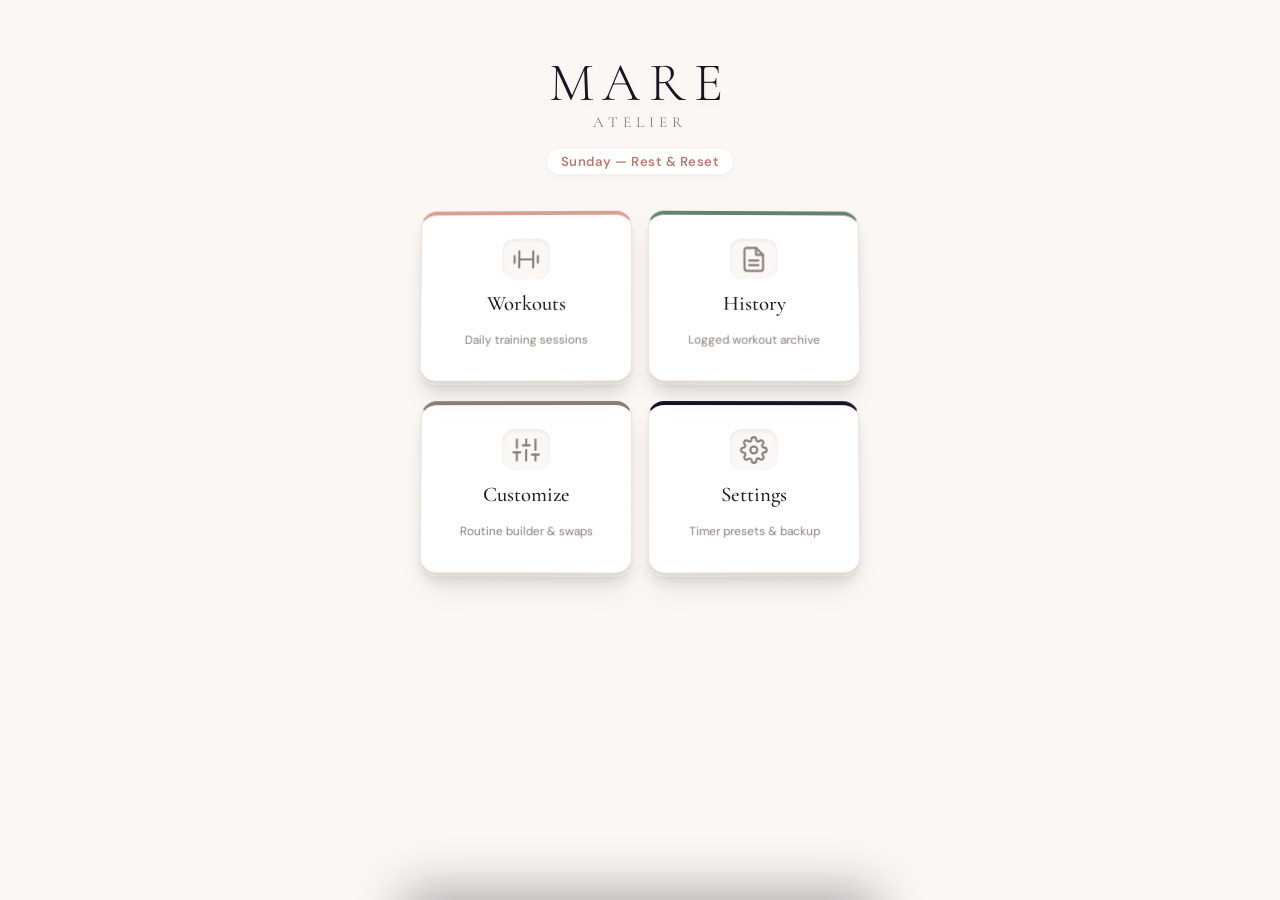
==== index.html @ d7955ba6 "feat(v9): fix menu buttons with native button elements and implement structural cardio logging on We" ====
<!DOCTYPE html>
<html lang="en">
<head>
  <meta charset="UTF-8" />
  <meta name="viewport" content="width=device-width, initial-scale=1.0, viewport-fit=cover, user-scalable=no" />
  <title>MARE Atelier</title>
  <meta name="description" content="Personal training companion" />
  <meta name="theme-color" content="#faf7f4" />
  <meta name="apple-mobile-web-app-capable" content="yes" />
  <meta name="apple-mobile-web-app-status-bar-style" content="default" />
  <meta name="apple-mobile-web-app-title" content="MARE" />
  <link rel="manifest" href="manifest.json" />
  <link rel="apple-touch-icon" href="images/icons/icon-192.png" />
  <link rel="preconnect" href="https://fonts.googleapis.com" />
  <link rel="preconnect" href="https://fonts.gstatic.com" crossorigin />
  <link href="https://fonts.googleapis.com/css2?family=Cormorant+Garamond:ital,wght@0,300;0,400;0,500;0,600;1,300;1,400&family=DM+Sans:ital,wght@0,300;0,400;0,500;0,600;1,400&display=swap" rel="stylesheet" />
  <link rel="stylesheet" href="css/app.css?v=9" />
  <link rel="stylesheet" href="css/transitions.css?v=9" />
  <script>
    window.MareApp = window.MareApp || {
      _queued: null,
      navigateTo: function(v, el) { this._queued = { view: v, el: el }; },
      goHome: function() { this._queued = { view: 'home', el: null }; }
    };
    if ('serviceWorker' in navigator) {
      navigator.serviceWorker.addEventListener('controllerchange', function() {
        window.location.reload();
      });
    }
  </script>
</head>
<body>

  <!-- ═══════════════════ HOME VIEW ═══════════════════ -->
  <section class="view-container view-active" id="view-home">
    <header class="home-header">
      <h1 class="masthead">MARE</h1>
      <p class="masthead-sub">Atelier</p>
      <p class="today-label" id="home-today-label">Today's Training</p>
    </header>

    <div class="home-cards">
      <button class="home-card card-workouts" type="button" data-view="workouts" onclick="window.MareApp && window.MareApp.navigateTo('workouts', this)">
        <div class="card-icon">
          <svg width="28" height="28" viewBox="0 0 24 24" fill="none" stroke="currentColor" stroke-width="1.8" stroke-linecap="round" stroke-linejoin="round">
            <path d="M6 5v14M18 5v14M2 9v6M22 9v6M6 12h12"/>
          </svg>
        </div>
        <h2 class="card-title">Workouts</h2>
        <p class="card-subtitle">Daily training sessions</p>
      </button>

      <button class="home-card card-log" type="button" data-view="log" onclick="window.MareApp && window.MareApp.navigateTo('log', this)">
        <div class="card-icon">
          <svg width="28" height="28" viewBox="0 0 24 24" fill="none" stroke="currentColor" stroke-width="1.8" stroke-linecap="round" stroke-linejoin="round">
            <path d="M14 2H6a2 2 0 0 0-2 2v16a2 2 0 0 0 2 2h12a2 2 0 0 0 2-2V8z"/>
            <polyline points="14 2 14 8 20 8"/>
            <line x1="16" y1="13" x2="8" y2="13"/>
            <line x1="16" y1="17" x2="8" y2="17"/>
          </svg>
        </div>
        <h2 class="card-title">History</h2>
        <p class="card-subtitle">Logged workout archive</p>
      </button>

      <button class="home-card card-customize" type="button" data-view="customize" onclick="window.MareApp && window.MareApp.navigateTo('customize', this)">
        <div class="card-icon">
          <svg width="28" height="28" viewBox="0 0 24 24" fill="none" stroke="currentColor" stroke-width="1.8" stroke-linecap="round" stroke-linejoin="round">
            <line x1="4" y1="21" x2="4" y2="14"/>
            <line x1="4" y1="10" x2="4" y2="3"/>
            <line x1="12" y1="21" x2="12" y2="12"/>
            <line x1="12" y1="8" x2="12" y2="3"/>
            <line x1="20" y1="21" x2="20" y2="16"/>
            <line x1="20" y1="12" x2="20" y2="3"/>
            <line x1="1" y1="14" x2="7" y2="14"/>
            <line x1="9" y1="8" x2="15" y2="8"/>
            <line x1="17" y1="16" x2="23" y2="16"/>
          </svg>
        </div>
        <h2 class="card-title">Customize</h2>
        <p class="card-subtitle">Routine builder & swaps</p>
      </button>

      <button class="home-card card-settings" type="button" data-view="settings" onclick="window.MareApp && window.MareApp.navigateTo('settings', this)">
        <div class="card-icon">
          <svg width="28" height="28" viewBox="0 0 24 24" fill="none" stroke="currentColor" stroke-width="1.8" stroke-linecap="round" stroke-linejoin="round">
            <circle cx="12" cy="12" r="3"/>
            <path d="M19.4 15a1.65 1.65 0 0 0 .33 1.82l.06.06a2 2 0 0 1 0 2.83 2 2 0 0 1-2.83 0l-.06-.06a1.65 1.65 0 0 0-1.82-.33 1.65 1.65 0 0 0-1 1.51V21a2 2 0 0 1-2 2 2 2 0 0 1-2-2v-.09A1.65 1.65 0 0 0 9 19.4a1.65 1.65 0 0 0-1.82.33l-.06.06a2 2 0 0 1-2.83 0 2 2 0 0 1 0-2.83l.06-.06a1.65 1.65 0 0 0 .33-1.82 1.65 1.65 0 0 0-1.51-1H3a2 2 0 0 1-2-2 2 2 0 0 1 2-2h.09A1.65 1.65 0 0 0 4.6 9a1.65 1.65 0 0 0-.33-1.82l-.06-.06a2 2 0 0 1 0-2.83 2 2 0 0 1 2.83 0l.06.06a1.65 1.65 0 0 0 1.82.33H9a1.65 1.65 0 0 0 1-1.51V3a2 2 0 0 1 2-2 2 2 0 0 1 2 2v.09a1.65 1.65 0 0 0 1 1.51 1.65 1.65 0 0 0 1.82-.33l.06-.06a2 2 0 0 1 2.83 0 2 2 0 0 1 0 2.83l-.06.06a1.65 1.65 0 0 0-.33 1.82V9a1.65 1.65 0 0 0 1.51 1H21a2 2 0 0 1 2 2 2 2 0 0 1-2 2h-.09a1.65 1.65 0 0 0-1.51 1z"/>
          </svg>
        </div>
        <h2 class="card-title">Settings</h2>
        <p class="card-subtitle">Timer presets & backup</p>
      </button>
    </div>
  </section>

  <!-- ═══════════════════ WORKOUTS VIEW ═══════════════════ -->
  <section class="view-container" id="view-workouts">
    <header class="view-header">
      <button class="back-btn" aria-label="Back to home">
        <svg width="18" height="18" viewBox="0 0 24 24" fill="none" stroke="currentColor" stroke-width="2" stroke-linecap="round" stroke-linejoin="round">
          <line x1="19" y1="12" x2="5" y2="12"/>
          <polyline points="12 19 5 12 12 5"/>
        </svg>
        <span>Home</span>
      </button>
      <h1 class="view-title">Workouts</h1>
    </header>

    <div class="volume-toggle">
      <button class="vol-btn active" data-volume="vol1">Volume I</button>
      <button class="vol-btn" data-volume="vol2">Volume II</button>
      <button class="vol-btn" data-volume="custom">Custom</button>
    </div>

    <!-- 7-day selector -->
    <div class="weekday-track" id="workout-weekday-track">
      <button class="day-chip" data-day="mon">Mon</button>
      <button class="day-chip" data-day="tue">Tue</button>
      <button class="day-chip" data-day="wed">Wed</button>
      <button class="day-chip" data-day="thu">Thu</button>
      <button class="day-chip" data-day="fri">Fri</button>
      <button class="day-chip" data-day="sat">Sat</button>
      <button class="day-chip" data-day="sun">Sun</button>
    </div>

    <div class="workout-day-header">
      <h2 class="workout-day-title" id="workout-day-title"></h2>
      <p class="workout-day-focus" id="workout-day-focus"></p>
    </div>

    <div class="exercise-list-container" id="exercise-list"></div>
  </section>

  <!-- ═══════════════════ HISTORY VIEW ═══════════════════ -->
  <section class="view-container" id="view-log">
    <header class="view-header">
      <button class="back-btn" aria-label="Back to home">
        <svg width="18" height="18" viewBox="0 0 24 24" fill="none" stroke="currentColor" stroke-width="2" stroke-linecap="round" stroke-linejoin="round">
          <line x1="19" y1="12" x2="5" y2="12"/>
          <polyline points="12 19 5 12 12 5"/>
        </svg>
        <span>Home</span>
      </button>
      <h1 class="view-title">History</h1>
    </header>
    <div id="log-content" class="view-body"></div>
  </section>

  <!-- ═══════════════════ CUSTOMIZE VIEW ═══════════════════ -->
  <section class="view-container" id="view-customize">
    <header class="view-header">
      <button class="back-btn" aria-label="Back to home">
        <svg width="18" height="18" viewBox="0 0 24 24" fill="none" stroke="currentColor" stroke-width="2" stroke-linecap="round" stroke-linejoin="round">
          <line x1="19" y1="12" x2="5" y2="12"/>
          <polyline points="12 19 5 12 12 5"/>
        </svg>
        <span>Home</span>
      </button>
      <h1 class="view-title">Customize</h1>
    </header>
    <div id="customize-content" class="view-body"></div>
  </section>

  <!-- ═══════════════════ SETTINGS VIEW ═══════════════════ -->
  <section class="view-container" id="view-settings">
    <header class="view-header">
      <button class="back-btn" aria-label="Back to home">
        <svg width="18" height="18" viewBox="0 0 24 24" fill="none" stroke="currentColor" stroke-width="2" stroke-linecap="round" stroke-linejoin="round">
          <line x1="19" y1="12" x2="5" y2="12"/>
          <polyline points="12 19 5 12 12 5"/>
        </svg>
        <span>Home</span>
      </button>
      <h1 class="view-title">Settings</h1>
    </header>
    <div id="settings-content" class="view-body"></div>
  </section>

  <!-- ═══════════════════ SOLID DETAIL MODAL (IPHONE 13 MINI OPTIMIZED) ═══════════════════ -->
  <div class="detail-sheet-backdrop" id="detail-backdrop"></div>
  <div class="detail-sheet" id="detail-sheet">
    <div class="drag-handle" id="detail-drag-handle"></div>
    <div class="detail-modal-body" id="detail-modal-content"></div>
  </div>

  <!-- Scripts -->
  <script src="js/data.js?v=9"></script>
  <script src="js/editor.js?v=9"></script>
  <script src="js/timer.js?v=9"></script>
  <script src="js/tracker.js?v=9"></script>
  <script src="js/app.js?v=9"></script>
</body>
</html>
---- css/app.css ----
/* ═══════════════════════════════════════════════════════════
   MARE Atelier — Physical Matte Neomorphism Design System
   ═══════════════════════════════════════════════════════════ */

:root {
  --cream: #faf7f4;
  --warm-white: #ffffff;
  --twilight: #161322;
  --blush: #d89f95;
  --blush-deep: #b87c72;
  --blush-soft: #f7ece9;
  --sage: #67826a;
  --sage-deep: #4f6852;
  --sage-soft: #eaf0eb;
  --stone: #8a7e78;
  --stone-light: #beb4ad;
  --border: #ebe2db;
  --border-dark: #d5c8be;
  --danger: #c47268;
  
  --font-serif: 'Cormorant Garamond', Georgia, serif;
  --font-sans: 'DM Sans', -apple-system, sans-serif;

  /* Physical Matte Elevation Shadows */
  --shadow-plate: 0 14px 28px -4px rgba(22, 19, 34, 0.08), 0 6px 12px -2px rgba(22, 19, 34, 0.04), inset 0 1px 0 rgba(255, 255, 255, 0.95);
  --shadow-plate-active: 0 4px 10px rgba(22, 19, 34, 0.05), inset 0 1px 0 rgba(255, 255, 255, 0.8);
  --shadow-float: 0 20px 40px -8px rgba(22, 19, 34, 0.12), 0 8px 16px -4px rgba(22, 19, 34, 0.06);
  --shadow-key: 0 4px 0 #cfc3b8, 0 6px 12px rgba(22, 19, 34, 0.08);
  --shadow-key-pressed: 0 1px 0 #cfc3b8, inset 0 2px 4px rgba(22, 19, 34, 0.1);
  --shadow-key-checked: 0 4px 0 var(--sage-deep), 0 6px 14px rgba(103, 130, 106, 0.3);
  --shadow-key-checked-pressed: 0 1px 0 var(--sage-deep), inset 0 2px 4px rgba(0, 0, 0, 0.15);
}

*, *::before, *::after {
  box-sizing: border-box;
  -webkit-tap-highlight-color: transparent;
}

body {
  margin: 0;
  padding: 0;
  background-color: var(--cream);
  color: var(--twilight);
  font-family: var(--font-sans);
  -webkit-font-smoothing: antialiased;
  padding-bottom: env(safe-area-inset-bottom, 20px);
  overflow-x: hidden;
}

::selection {
  background-color: var(--blush-soft);
}

h1, h2, h3 {
  font-family: var(--font-serif);
  margin: 0;
}

button {
  font-family: var(--font-sans);
  cursor: pointer;
}

input {
  font-family: var(--font-sans);
}

.hidden {
  display: none !important;
}

/* ── View System ── */
.view-container {
  display: none;
  max-width: 480px;
  margin: 0 auto;
  padding: 0 16px 32px;
  min-height: 100vh;
}

.view-container.view-active {
  display: block;
}

/* ── View Header ── */
.view-header {
  display: flex;
  align-items: center;
  gap: 12px;
  padding: 16px 0 20px;
  position: sticky;
  top: 0;
  background: var(--cream);
  z-index: 50;
}

.back-btn {
  background: var(--warm-white);
  border: 1px solid var(--border);
  box-shadow: 0 2px 6px rgba(22, 19, 34, 0.04);
  font-size: 0.88rem;
  color: var(--blush-deep);
  font-weight: 500;
  padding: 8px 14px;
  min-height: 42px;
  border-radius: 21px;
  display: flex;
  align-items: center;
  gap: 6px;
  transition: transform 0.1s ease, box-shadow 0.1s ease;
}

.back-btn:active {
  transform: scale(0.96);
  box-shadow: none;
}

.view-title {
  font-size: 1.5rem;
  font-weight: 400;
  letter-spacing: -0.3px;
}

.view-body {
  padding-bottom: 40px;
}

/* ═══════════════ HOME HUB ═══════════════ */
#view-home {
  padding-top: 0;
}

.home-header {
  text-align: center;
  padding: 56px 0 28px;
}

.masthead {
  font-family: var(--font-serif);
  font-size: 3.4rem;
  font-weight: 300;
  letter-spacing: 0.16em;
  color: var(--twilight);
  line-height: 1;
  margin-bottom: 3px;
  text-shadow: 0 2px 8px rgba(22, 19, 34, 0.05);
}

.masthead-sub {
  font-family: var(--font-serif);
  font-size: 0.95rem;
  font-weight: 400;
  color: var(--stone);
  letter-spacing: 0.32em;
  text-transform: uppercase;
  margin: 0 0 18px;
}

.today-label {
  font-size: 0.82rem;
  color: var(--blush-deep);
  font-weight: 600;
  letter-spacing: 0.5px;
  margin: 0;
  display: inline-block;
  padding: 4px 14px;
  background: var(--warm-white);
  border-radius: 99px;
  box-shadow: 0 2px 8px rgba(22, 19, 34, 0.04);
}

.home-cards {
  display: grid;
  grid-template-columns: 1fr 1fr;
  gap: 16px;
  padding: 8px 4px 20px;
  perspective: 1200px;
  -webkit-perspective: 1200px;
}

@media (max-width: 340px) {
  .home-cards { grid-template-columns: 1fr; }
}

.home-card {
  background: var(--warm-white);
  height: 175px;
  border-radius: 16px;
  padding: 24px 16px;
  display: flex;
  flex-direction: column;
  justify-content: center;
  align-items: center;
  text-align: center;
  cursor: pointer;
  border: 1px solid var(--border);
  box-shadow: 
    inset 0 1.5px 0 rgba(255, 255, 255, 1),
    inset 0 -3px 0 #e2dad2,
    0 2px 4px rgba(22, 19, 34, 0.04),
    0 8px 16px -2px rgba(22, 19, 34, 0.09),
    0 18px 28px -6px rgba(22, 19, 34, 0.07);
  transform: rotateX(4deg) translateY(0);
  transition: transform 0.22s cubic-bezier(0.2, 0.9, 0.3, 1), box-shadow 0.22s ease;
  position: relative;
  overflow: hidden;
  touch-action: manipulation;
  -webkit-touch-callout: none;
  -webkit-user-select: none;
  user-select: none;
  opacity: 1;
  outline: none;
  font-family: inherit;
  -webkit-appearance: none;
  appearance: none;
  width: 100%;
}

.home-card * {
  pointer-events: none;
}

.home-card:active {
  transform: rotateX(1.5deg) translateY(3px) scale(0.97) !important;
  box-shadow: 
    inset 0 1px 0 rgba(255, 255, 255, 0.8),
    inset 0 -1px 0 #ded6ce,
    0 3px 8px rgba(22, 19, 34, 0.06) !important;
}

.card-icon {
  font-size: 1.6rem;
  color: var(--stone);
  margin-bottom: 12px;
  display: flex;
  align-items: center;
  justify-content: center;
  width: 48px;
  height: 48px;
  border-radius: 12px;
  background: var(--cream);
  box-shadow: inset 0 2px 4px rgba(22, 19, 34, 0.06), 0 1px 0 rgba(255, 255, 255, 0.9);
}

.card-title {
  font-family: var(--font-serif);
  font-size: 1.3rem;
  font-weight: 500;
  margin-bottom: 4px;
  color: var(--twilight);
}

.card-subtitle {
  color: var(--stone);
  font-size: 0.74rem;
  font-weight: 400;
}

/* Physical Stacking Order & Directional Angular Tilt */
.card-workouts {
  z-index: 4;
  border-top: 4px solid var(--blush);
  transform: rotateX(4deg) rotateY(-1.2deg);
}

.card-log {
  z-index: 3;
  border-top: 4px solid var(--sage);
  transform: rotateX(4deg) rotateY(1.2deg);
}

.card-customize {
  z-index: 2;
  border-top: 4px solid var(--stone);
  transform: rotateX(3deg) rotateY(-1deg);
}

.card-settings {
  z-index: 1;
  border-top: 4px solid var(--twilight);
  transform: rotateX(3deg) rotateY(1deg);
}

/* ═══════════════ WORKOUTS VIEW ═══════════════ */

/* Volume Toggle */
.volume-toggle {
  display: flex;
  background: var(--cream);
  border: 1px solid var(--border);
  box-shadow: inset 0 2px 4px rgba(22, 19, 34, 0.04);
  border-radius: 26px;
  padding: 4px;
  margin-bottom: 16px;
}

.vol-btn {
  flex: 1;
  text-align: center;
  padding: 10px 8px;
  border-radius: 22px;
  border: none;
  background: transparent;
  font-size: 0.82rem;
  font-weight: 500;
  color: var(--stone);
  transition: all 0.2s cubic-bezier(0.2, 0.9, 0.3, 1);
}

.vol-btn.active {
  background: var(--warm-white);
  color: var(--twilight);
  font-weight: 600;
  box-shadow: 0 4px 10px rgba(22, 19, 34, 0.08);
}

/* 7-Day Track */
.weekday-track {
  display: flex;
  gap: 8px;
  margin-bottom: 20px;
  overflow-x: auto;
  scrollbar-width: none;
  -webkit-overflow-scrolling: touch;
  padding: 4px 2px 8px;
}

.weekday-track::-webkit-scrollbar { display: none; }

.day-chip {
  min-width: 58px;
  height: 44px;
  border: 1px solid var(--border);
  border-radius: 12px;
  background: var(--warm-white);
  box-shadow: 0 2px 6px rgba(22, 19, 34, 0.04);
  color: var(--stone);
  font-size: 0.82rem;
  font-weight: 600;
  display: flex;
  align-items: center;
  justify-content: center;
  transition: all 0.2s cubic-bezier(0.2, 0.9, 0.3, 1);
  flex-shrink: 0;
}

.day-chip.active {
  background: var(--blush);
  color: var(--warm-white);
  border-color: var(--blush);
  box-shadow: 0 6px 14px rgba(216, 159, 149, 0.35);
  transform: translateY(-2px);
}

/* Workout Day Header */
.workout-day-header {
  margin-bottom: 18px;
}

.workout-day-title {
  font-size: 1.7rem;
  font-weight: 400;
  margin-bottom: 3px;
}

.workout-day-focus {
  font-size: 0.84rem;
  color: var(--stone);
  margin: 0;
}

/* ═══════════ EXERCISE CARDS & HERO POSTURE VIEW ═══════════ */
.exercise-list-container {
  display: flex;
  flex-direction: column;
  gap: 20px;
  padding-bottom: 90px;
}

.exercise-card {
  background: var(--warm-white);
  border-radius: 16px;
  padding: 16px;
  box-shadow: var(--shadow-plate);
  border: 1px solid rgba(255, 255, 255, 0.9);
  transition: background-color 0.3s ease, transform 0.2s ease, box-shadow 0.2s ease;
}

.exercise-card.completed {
  background: var(--sage-soft);
  box-shadow: 0 10px 24px rgba(103, 130, 106, 0.12);
}

/* Enlarged Full-Width Hero Media Posture Viewport */
.ex-media-hero {
  width: 100%;
  height: 215px;
  border-radius: 12px;
  overflow: hidden;
  position: relative;
  background: #ede6df;
  margin-bottom: 14px;
  cursor: pointer;
  box-shadow: inset 0 0 0 1px rgba(22, 19, 34, 0.05);
}

.ex-media-hero img {
  width: 100%;
  height: 100%;
  object-fit: cover;
  display: block;
  transition: opacity 0.3s ease, transform 0.4s ease;
}

.ex-media-hero:active img {
  transform: scale(1.02);
}

.ex-media-hero.placeholder {
  display: flex;
  align-items: center;
  justify-content: center;
  background: var(--cream);
  color: var(--stone-light);
}

/* Skeleton Shimmer Loading Placeholder */
.skeleton-shimmer {
  background: linear-gradient(90deg, #ede6df 25%, #fbf6f2 50%, #ede6df 75%);
  background-size: 200% 100%;
  animation: skeletonShimmer 1.5s infinite ease-in-out;
}

@keyframes skeletonShimmer {
  0% { background-position: -200% 0; }
  100% { background-position: 200% 0; }
}

.img-loading {
  opacity: 0;
}

.img-loaded {
  opacity: 1;
}

/* Exercise Meta Content */
.ex-content-body {
  display: flex;
  justify-content: space-between;
  align-items: flex-start;
  gap: 12px;
  margin-bottom: 14px;
}

.ex-info-block {
  flex: 1;
  min-width: 0;
}

.ex-title-row {
  display: flex;
  align-items: center;
  gap: 8px;
  flex-wrap: wrap;
}

.ex-number-tag {
  font-size: 0.74rem;
  font-weight: 700;
  color: var(--blush-deep);
  background: var(--blush-soft);
  padding: 2px 7px;
  border-radius: 6px;
}

.ex-name {
  font-family: var(--font-sans);
  font-size: 1.05rem;
  font-weight: 600;
  color: var(--twilight);
  margin: 0;
  line-height: 1.3;
}

.ex-target {
  font-size: 0.78rem;
  color: var(--stone);
  font-weight: 400;
  margin: 3px 0 0;
}

.ex-note, .ex-personal-note {
  font-size: 0.74rem;
  color: var(--stone);
  margin: 6px 0 0;
  line-height: 1.45;
}

.ex-personal-note {
  color: var(--blush-deep);
  font-style: italic;
}

.ex-badge {
  display: inline-block;
  font-size: 0.6rem;
  font-weight: 700;
  letter-spacing: 0.8px;
  text-transform: uppercase;
  padding: 2px 7px;
  border-radius: 4px;
}

.badge-superset {
  background: var(--blush-soft);
  color: var(--blush-deep);
}

.badge-circuit {
  background: var(--sage-soft);
  color: var(--sage);
}

.ex-meta-actions {
  text-align: right;
  flex-shrink: 0;
  display: flex;
  flex-direction: column;
  align-items: flex-end;
  gap: 6px;
}

.ex-prescription {
  font-size: 0.95rem;
  font-weight: 700;
}

.ex-rep-unit {
  font-size: 0.7rem;
  color: var(--stone);
}

.ex-swap-btn {
  width: 40px;
  height: 40px;
  border-radius: 10px;
  border: 1px solid var(--border);
  background: var(--warm-white);
  box-shadow: 0 2px 6px rgba(22, 19, 34, 0.05);
  color: var(--blush-deep);
  display: flex;
  align-items: center;
  justify-content: center;
  transition: transform 0.1s ease, box-shadow 0.1s ease;
}

.ex-swap-btn:active {
  transform: scale(0.92);
  box-shadow: none;
}

/* ═══════════ SOLID MECHANICAL SET BUTTONS ═══════════ */
.ex-sets-container {
  border-top: 1px solid var(--border);
  padding-top: 12px;
}

.ex-sets-grid {
  display: flex;
  flex-direction: column;
  gap: 4px;
}

.sets-header {
  display: grid;
  grid-template-columns: 32px 1fr 1fr 48px;
  gap: 8px;
  padding: 0 0 6px;
}

.set-label-header {
  font-size: 0.65rem;
  font-weight: 700;
  letter-spacing: 1px;
  text-transform: uppercase;
  color: var(--stone);
  text-align: center;
}

.set-row {
  display: grid;
  grid-template-columns: 32px 1fr 1fr 48px;
  gap: 8px;
  align-items: center;
  padding: 6px 0;
  border-bottom: 1px solid rgba(235, 226, 219, 0.4);
}

.set-row:last-child {
  border-bottom: none;
}

.sets-header.sets-header-cardio-3,
.set-row.set-row-cardio-3 {
  grid-template-columns: 24px 1fr 1fr 1fr 42px;
  gap: 6px;
}

.sets-header.sets-header-cardio-2,
.set-row.set-row-cardio-2 {
  grid-template-columns: 24px 1.2fr 1fr 42px;
  gap: 6px;
}

.set-row.set-completed {
  opacity: 0.65;
}

.set-number {
  font-size: 0.82rem;
  font-weight: 700;
  color: var(--stone);
  text-align: center;
}

.set-input-wrap {
  position: relative;
}

.set-input {
  width: 100%;
  height: 42px;
  border: 1px solid var(--border);
  border-radius: 8px;
  background: var(--cream);
  box-shadow: inset 0 2px 4px rgba(22, 19, 34, 0.04);
  text-align: center;
  font-family: var(--font-sans);
  font-size: 1rem;
  font-weight: 600;
  color: var(--twilight);
  -moz-appearance: textfield;
  appearance: textfield;
  transition: border-color 0.15s ease, background 0.15s ease;
}

.set-input:focus {
  outline: none;
  border-color: var(--blush);
  background: var(--warm-white);
}

.set-input::-webkit-outer-spin-button,
.set-input::-webkit-inner-spin-button {
  -webkit-appearance: none;
  margin: 0;
}

.set-input::placeholder {
  color: var(--stone-light);
}

.set-input:disabled {
  background: #f0ebe6;
  opacity: 0.5;
}

/* Mechanical Keyboard Key Action */
.set-check {
  width: 44px;
  height: 42px;
  border-radius: 10px;
  border: 1px solid var(--border-dark);
  background: var(--warm-white);
  box-shadow: var(--shadow-key);
  color: var(--stone-light);
  display: flex;
  align-items: center;
  justify-content: center;
  transform: translateY(0);
  transition: transform 0.08s ease, box-shadow 0.08s ease, background-color 0.15s ease;
}

.set-check:active {
  transform: translateY(3px);
  box-shadow: var(--shadow-key-pressed);
}

.set-check.checked {
  background: var(--sage);
  border-color: var(--sage-deep);
  box-shadow: var(--shadow-key-checked);
  color: var(--warm-white);
}

.set-check.checked:active {
  transform: translateY(3px);
  box-shadow: var(--shadow-key-checked-pressed);
}

/* ═══════════ WEEKEND REST SCREEN (SAT & SUN) ═══════════ */
.weekend-rest-container {
  padding: 20px 0 60px;
}

.weekend-rest-card {
  background: var(--warm-white);
  border-radius: 20px;
  padding: 40px 24px;
  text-align: center;
  box-shadow: var(--shadow-float);
  border: 1px solid rgba(255, 255, 255, 0.9);
}

.breathing-sphere-wrap {
  position: relative;
  width: 110px;
  height: 110px;
  margin: 0 auto 28px;
}

.breathing-sphere {
  width: 100%;
  height: 100%;
  border-radius: 50%;
  background: radial-gradient(circle at 35% 35%, #faf0ed, #d89f95 65%, #b87c72 100%);
  box-shadow: 0 16px 36px rgba(216, 159, 149, 0.4);
  animation: sphereBreathe 4s infinite ease-in-out;
}

@keyframes sphereBreathe {
  0%, 100% {
    transform: scale(1) translateY(0);
    box-shadow: 0 14px 28px rgba(216, 159, 149, 0.35);
  }
  50% {
    transform: scale(1.08) translateY(-6px);
    box-shadow: 0 24px 48px rgba(216, 159, 149, 0.5);
  }
}

.weekend-rest-title {
  font-family: var(--font-serif);
  font-size: 2rem;
  font-weight: 500;
  margin-bottom: 8px;
  color: var(--twilight);
}

.weekend-rest-focus {
  font-size: 0.88rem;
  font-weight: 600;
  color: var(--blush-deep);
  letter-spacing: 0.5px;
  margin-bottom: 16px;
  text-transform: uppercase;
}

.weekend-rest-desc {
  font-size: 0.9rem;
  color: var(--stone);
  line-height: 1.65;
  margin: 0 0 24px;
}

.weekend-pillars {
  display: grid;
  grid-template-columns: 1fr 1fr;
  gap: 12px;
  margin-top: 16px;
}

.pillar-item {
  background: var(--cream);
  border-radius: 12px;
  padding: 14px;
  text-align: left;
}

.pillar-title {
  font-size: 0.78rem;
  font-weight: 700;
  color: var(--twilight);
  margin-bottom: 4px;
}

.pillar-text {
  font-size: 0.72rem;
  color: var(--stone);
  line-height: 1.4;
  margin: 0;
}

/* ── Cardio Day ── */
.cardio-intro {
  font-size: 0.9rem;
  color: var(--stone);
  line-height: 1.65;
  margin-bottom: 20px;
}

.cardio-grid {
  display: flex;
  flex-direction: column;
  gap: 18px;
}

.cardio-option-card {
  background: var(--warm-white);
  border-radius: 16px;
  overflow: hidden;
  box-shadow: var(--shadow-plate);
}

.cardio-img {
  width: 100%;
  height: 200px;
  object-fit: cover;
  display: block;
}

.cardio-option-body {
  padding: 18px;
}

.cardio-option-title {
  font-family: var(--font-serif);
  font-size: 1.3rem;
  font-weight: 500;
  margin: 0 0 4px;
}

.cardio-option-desc {
  font-size: 0.82rem;
  color: var(--stone);
  line-height: 1.5;
  margin: 0 0 12px;
}

.cardio-badge {
  display: inline-block;
  font-size: 0.7rem;
  font-weight: 600;
  color: var(--blush-deep);
  background: var(--blush-soft);
  padding: 4px 14px;
  border-radius: 99px;
}

/* ── Friday Sections ── */
.friday-section {
  margin-bottom: 28px;
}

.section-label {
  font-family: var(--font-serif);
  font-size: 1.25rem;
  font-weight: 500;
  color: var(--twilight);
  margin: 0 0 14px;
}

.section-label-row {
  display: flex;
  align-items: center;
  justify-content: space-between;
  margin-bottom: 14px;
}

.circuit-tag {
  font-size: 0.68rem;
  font-weight: 700;
  color: var(--sage);
  background: var(--sage-soft);
  padding: 4px 12px;
  border-radius: 99px;
}

.coaching-tip {
  margin-top: 16px;
  padding: 14px 16px;
  background: var(--warm-white);
  border-left: 4px solid var(--blush);
  border-radius: 0 8px 8px 0;
  font-size: 0.82rem;
  color: var(--stone);
  line-height: 1.6;
  box-shadow: 0 2px 8px rgba(22, 19, 34, 0.03);
}

.coaching-tip strong {
  color: var(--twilight);
  font-weight: 700;
}

/* ═══════════════ HISTORY VIEW ═══════════════ */
.log-card {
  background: var(--warm-white);
  border-radius: 14px;
  padding: 18px;
  margin-bottom: 14px;
  box-shadow: var(--shadow-plate);
}

.log-date-header {
  display: flex;
  justify-content: space-between;
  align-items: center;
  margin-bottom: 6px;
}

.log-date {
  font-family: var(--font-serif);
  font-size: 1.15rem;
  font-weight: 500;
}

.log-volume {
  font-size: 0.7rem;
  font-weight: 600;
  color: var(--blush-deep);
  background: var(--blush-soft);
  padding: 3px 12px;
  border-radius: 99px;
}

.log-day-title {
  font-size: 0.84rem;
  color: var(--stone);
  margin: 0 0 10px;
}

.log-stats {
  display: flex;
  gap: 18px;
}

.log-stat {
  font-size: 0.82rem;
  color: var(--twilight);
  font-weight: 600;
}

/* ═══════════════ CUSTOMIZE VIEW ═══════════════ */
.customize-content {
  padding-bottom: 40px;
}

.customize-label {
  font-size: 0.72rem;
  font-weight: 700;
  letter-spacing: 1.5px;
  text-transform: uppercase;
  color: var(--stone);
  margin-bottom: 12px;
  display: block;
}

.editor-exercise-list {
  margin: 16px 0;
  display: flex;
  flex-direction: column;
  gap: 8px;
}

.editor-exercise-row {
  display: flex;
  align-items: center;
  gap: 12px;
  padding: 14px 16px;
  background: var(--warm-white);
  border-radius: 12px;
  box-shadow: var(--shadow-plate);
}

.editor-ex-number {
  font-size: 0.78rem;
  font-weight: 700;
  color: var(--stone);
  width: 22px;
  text-align: center;
  flex-shrink: 0;
}

.editor-ex-info {
  flex: 1;
  display: flex;
  flex-direction: column;
  min-width: 0;
}

.editor-ex-name {
  font-size: 0.92rem;
  font-weight: 600;
  color: var(--twilight);
  overflow: hidden;
  text-overflow: ellipsis;
  white-space: nowrap;
}

.editor-ex-sub {
  font-size: 0.74rem;
  color: var(--stone);
  margin-top: 2px;
}

.editor-ex-actions {
  display: flex;
  gap: 6px;
  flex-shrink: 0;
}

.editor-action-btn {
  width: 36px;
  height: 36px;
  border: 1px solid var(--border);
  border-radius: 8px;
  background: var(--cream);
  color: var(--stone);
  display: flex;
  align-items: center;
  justify-content: center;
  transition: transform 0.1s ease;
}

.editor-action-btn:active {
  transform: scale(0.92);
}

.editor-action-btn:disabled {
  opacity: 0.3;
}

.editor-delete-btn {
  color: var(--danger);
  border-color: rgba(196, 114, 104, 0.4);
}

.editor-add-form {
  background: var(--warm-white);
  border-radius: 16px;
  padding: 20px;
  margin: 24px 0;
  box-shadow: var(--shadow-plate);
}

.editor-form-title {
  font-size: 1.1rem;
  font-weight: 500;
  margin-bottom: 14px;
}

.editor-input {
  width: 100%;
  height: 44px;
  border: 1px solid var(--border);
  border-radius: 10px;
  padding: 0 14px;
  font-size: 0.92rem;
  background: var(--cream);
  margin-bottom: 10px;
  transition: border-color 0.15s ease;
}

.editor-input:focus {
  outline: none;
  border-color: var(--blush);
  background: var(--warm-white);
}

.editor-input-row {
  display: flex;
  gap: 10px;
}

.editor-input-small {
  width: auto;
  flex: 1;
}

.editor-add-btn {
  margin-top: 6px;
}

.editor-reset-btn {
  margin-top: 10px;
}

/* ═══════════════ SETTINGS VIEW ═══════════════ */
.settings-group {
  margin-bottom: 30px;
}

.settings-title {
  font-size: 1.2rem;
  font-weight: 500;
  margin-bottom: 6px;
}

.settings-desc {
  font-size: 0.82rem;
  color: var(--stone);
  margin: 0 0 14px;
}

.settings-btn {
  margin-bottom: 10px;
}

.timer-preset-row {
  display: flex;
  gap: 10px;
}

.preset-btn {
  flex: 1;
  height: 46px;
  border: 1px solid var(--border);
  border-radius: 10px;
  background: var(--warm-white);
  box-shadow: var(--shadow-plate);
  font-size: 0.95rem;
  font-weight: 600;
  color: var(--stone);
  transition: all 0.15s ease;
}

.preset-btn.active {
  background: var(--sage);
  color: var(--warm-white);
  border-color: var(--sage-deep);
  box-shadow: 0 4px 12px rgba(103, 130, 106, 0.3);
}

.install-guide {
  background: var(--warm-white);
  border-radius: 14px;
  padding: 18px;
  font-size: 0.85rem;
  line-height: 1.6;
  color: var(--stone);
  box-shadow: var(--shadow-plate);
}

.install-step {
  margin: 12px 0 4px;
}

.install-step strong {
  color: var(--twilight);
}

.install-steps-list {
  padding-left: 20px;
  margin: 6px 0 0;
}

.install-steps-list li {
  margin-bottom: 4px;
}

.settings-credit {
  text-align: center;
  font-size: 0.8rem;
  color: var(--stone);
  margin: 40px 0 0;
}

/* ═══════════════ UTILITIES ═══════════════ */
.btn-primary {
  background: var(--blush);
  color: var(--warm-white);
  height: 48px;
  border-radius: 12px;
  border: none;
  width: 100%;
  font-size: 0.92rem;
  font-weight: 600;
  display: flex;
  align-items: center;
  justify-content: center;
  box-shadow: 0 6px 16px rgba(216, 159, 149, 0.35);
  transition: transform 0.1s ease, box-shadow 0.1s ease;
}

.btn-primary:active {
  transform: scale(0.97);
  box-shadow: 0 2px 6px rgba(216, 159, 149, 0.2);
}

.btn-outline {
  background: var(--warm-white);
  border: 1px solid var(--border);
  color: var(--twilight);
  height: 48px;
  border-radius: 12px;
  width: 100%;
  font-size: 0.92rem;
  font-weight: 600;
  box-shadow: var(--shadow-plate);
  display: flex;
  align-items: center;
  justify-content: center;
  transition: transform 0.1s ease;
}

.btn-outline:active {
  transform: scale(0.97);
}

.btn-danger {
  color: var(--danger);
  border-color: rgba(196, 114, 104, 0.4);
}

.empty-state {
  text-align: center;
  color: var(--stone);
  font-size: 0.9rem;
  padding: 48px 20px;
  line-height: 1.6;
}

/* ═══════════════ SOLID MODAL SHEET (IPHONE 13 MINI) ═══════════════ */
.detail-sheet-backdrop {
  position: fixed;
  top: 0;
  left: 0;
  right: 0;
  bottom: 0;
  background: rgba(22, 19, 34, 0.65);
  z-index: 2000;
  opacity: 0;
  pointer-events: none;
  transition: opacity 0.3s ease;
}

.detail-sheet-backdrop.active {
  opacity: 1;
  pointer-events: auto;
}

.detail-sheet {
  position: fixed;
  bottom: 0;
  left: 50%;
  transform: translateX(-50%) translateY(100%);
  width: 100%;
  max-width: 480px;
  max-height: 88vh;
  background: var(--cream);
  border-top-left-radius: 24px;
  border-top-right-radius: 24px;
  padding: 14px 20px 36px;
  box-shadow: 0 -12px 48px rgba(22, 19, 34, 0.3);
  z-index: 2001;
  transition: transform 0.36s cubic-bezier(0.2, 0.9, 0.3, 1);
  overflow-y: auto;
  -webkit-overflow-scrolling: touch;
  pointer-events: none;
}

.detail-sheet.active {
  transform: translateX(-50%) translateY(0);
  pointer-events: auto;
}

.drag-handle {
  width: 44px;
  height: 5px;
  background: var(--border-dark);
  border-radius: 3px;
  margin: 0 auto 18px;
  cursor: pointer;
}

.detail-sheet-photo {
  width: 100%;
  max-height: 280px;
  object-fit: cover;
  border-radius: 14px;
  border: 1px solid var(--border);
  box-shadow: var(--shadow-plate);
  margin-bottom: 18px;
  display: block;
}

.detail-sheet-title {
  font-family: var(--font-serif);
  font-size: 1.6rem;
  font-weight: 500;
  margin: 0 0 4px;
  color: var(--twilight);
}

.detail-sheet-target {
  font-size: 0.86rem;
  color: var(--stone);
  margin: 0 0 16px;
}

.detail-sheet-note {
  background: var(--warm-white);
  border-radius: 12px;
  border-left: 4px solid var(--blush);
  padding: 14px 18px;
  margin-bottom: 22px;
  font-size: 0.84rem;
  line-height: 1.6;
  color: var(--stone);
  box-shadow: var(--shadow-plate);
}

.detail-sheet-note strong {
  display: block;
  color: var(--twilight);
  margin-bottom: 4px;
  font-weight: 700;
}

.detail-sheet-note p {
  margin: 0;
}

.detail-close-btn {
  margin-top: 10px;
}

/* ═══════════ REST TIMER OVERLAY ═══════════ */
.timer-overlay {
  position: fixed;
  bottom: 24px;
  left: 50%;
  transform: translateX(-50%);
  background: var(--warm-white);
  padding: 20px 24px;
  border-radius: 24px;
  box-shadow: var(--shadow-float);
  border: 1px solid rgba(255, 255, 255, 0.95);
  z-index: 1000;
  display: flex;
  flex-direction: column;
  align-items: center;
  transition: opacity 0.3s ease, transform 0.3s ease;
}

.timer-overlay.hidden {
  opacity: 0;
  pointer-events: none;
  transform: translateX(-50%) translateY(24px);
}

.timer-container {
  position: relative;
  width: 120px;
  height: 120px;
  margin-bottom: 14px;
}

.timer-svg {
  width: 100%;
  height: 100%;
  transform: rotate(-90deg);
}

.timer-bg {
  fill: none;
  stroke: var(--border);
  stroke-width: 6;
  opacity: 0.5;
}

.timer-ring {
  fill: none;
  stroke: var(--blush);
  stroke-width: 6;
  stroke-linecap: round;
}

.timer-time {
  position: absolute;
  top: 50%;
  left: 50%;
  transform: translate(-50%, -50%);
  font-family: var(--font-sans);
  font-size: 2.1rem;
  font-weight: 700;
  color: var(--twilight);
}

.timer-controls {
  display: flex;
  gap: 10px;
}

.timer-btn {
  height: 42px;
  padding: 0 22px;
  border: 1px solid var(--border);
  border-radius: 21px;
  background: var(--cream);
  font-size: 0.88rem;
  font-weight: 700;
  color: var(--twilight);
  box-shadow: 0 2px 6px rgba(22, 19, 34, 0.04);
  transition: all 0.15s ease;
}

.timer-btn:active {
  transform: scale(0.95);
}

.timer-btn-skip {
  color: var(--stone);
}
---- css/transitions.css ----
/* ═══════════════════════════════════════════════════════════
   MARE Atelier — Dramatic Motion & Physics Transition System
   ═══════════════════════════════════════════════════════════ */

/* Shared Element Card Zoom */
.card-transitioning {
  position: fixed;
  z-index: 999;
  box-shadow: 0 24px 60px rgba(22, 19, 34, 0.22);
  transition: all 380ms cubic-bezier(0.2, 0.9, 0.3, 1);
  will-change: transform, top, left, width, height, opacity;
  pointer-events: none !important;
}

.view-entering {
  animation: viewPhysicalEnter 340ms cubic-bezier(0.2, 0.9, 0.3, 1) forwards;
}

.view-exiting {
  animation: viewPhysicalExit 220ms ease-in forwards;
}

@keyframes viewPhysicalEnter {
  0% {
    opacity: 0;
    transform: scale(0.97) translateY(12px);
  }
  100% {
    opacity: 1;
    transform: scale(1) translateY(0);
  }
}

@keyframes viewPhysicalExit {
  0% {
    opacity: 1;
    transform: scale(1) translateY(0);
  }
  100% {
    opacity: 0;
    transform: scale(0.96) translateY(-8px);
  }
}

/* Exercise Cards Slide-in Stagger */
.exercise-card {
  opacity: 0;
  transform: translateY(14px);
  animation: exerciseCardEnter 320ms cubic-bezier(0.2, 0.9, 0.3, 1) forwards;
}

.exercise-card:nth-child(1) { animation-delay: 40ms; }
.exercise-card:nth-child(2) { animation-delay: 80ms; }
.exercise-card:nth-child(3) { animation-delay: 120ms; }
.exercise-card:nth-child(4) { animation-delay: 160ms; }
.exercise-card:nth-child(5) { animation-delay: 200ms; }
.exercise-card:nth-child(6) { animation-delay: 240ms; }
.exercise-card:nth-child(7) { animation-delay: 280ms; }
.exercise-card:nth-child(8) { animation-delay: 320ms; }

@keyframes exerciseCardEnter {
  to {
    opacity: 1;
    transform: translateY(0);
  }
}

/* Solid Modal Sheet Slide-up */
.detail-sheet {
  will-change: transform;
}

/* Reduced Motion */
@media (prefers-reduced-motion: reduce) {
  * {
    animation-duration: 0.01ms !important;
    animation-iteration-count: 1 !important;
    transition-duration: 0.01ms !important;
    scroll-behavior: auto !important;
  }
}
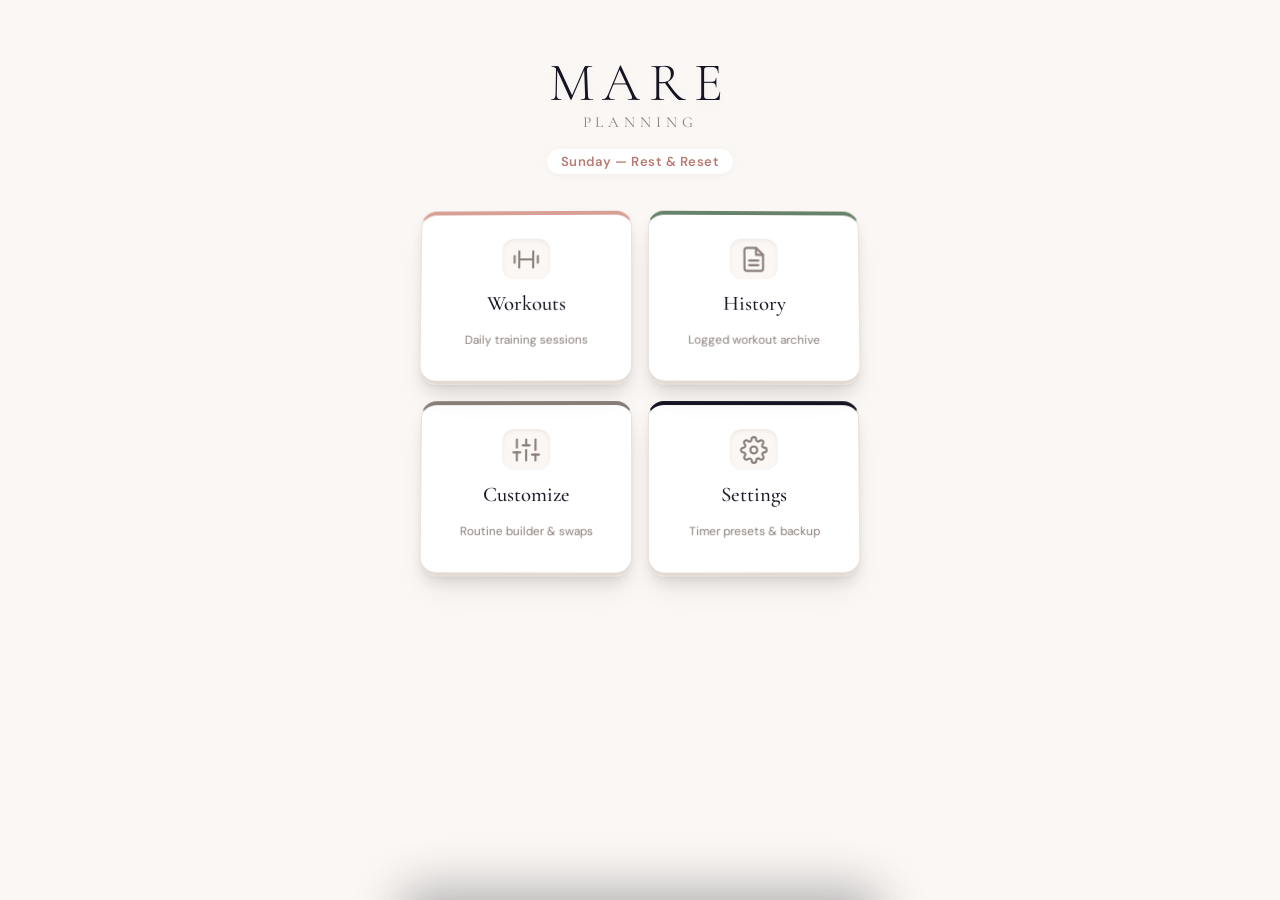
==== commit ba6405e8: "feat(v12): global nomenclature update to MARE Planning, Plan 1 and Plan 2 structure, and hardware ha" ====
--- a/index.html
+++ b/index.html
@@ -3,19 +3,19 @@
 <head>
   <meta charset="UTF-8" />
   <meta name="viewport" content="width=device-width, initial-scale=1.0, viewport-fit=cover, user-scalable=no" />
-  <title>MARE Atelier</title>
+  <title>MARE Planning</title>
   <meta name="description" content="Personal training companion" />
   <meta name="theme-color" content="#faf7f4" />
   <meta name="apple-mobile-web-app-capable" content="yes" />
   <meta name="apple-mobile-web-app-status-bar-style" content="default" />
-  <meta name="apple-mobile-web-app-title" content="MARE" />
+  <meta name="apple-mobile-web-app-title" content="MARE Planning" />
   <link rel="manifest" href="manifest.json" />
   <link rel="apple-touch-icon" href="images/icons/icon-192.png" />
   <link rel="preconnect" href="https://fonts.googleapis.com" />
   <link rel="preconnect" href="https://fonts.gstatic.com" crossorigin />
   <link href="https://fonts.googleapis.com/css2?family=Cormorant+Garamond:ital,wght@0,300;0,400;0,500;0,600;1,300;1,400&family=DM+Sans:ital,wght@0,300;0,400;0,500;0,600;1,400&display=swap" rel="stylesheet" />
-  <link rel="stylesheet" href="css/app.css?v=9" />
-  <link rel="stylesheet" href="css/transitions.css?v=9" />
+  <link rel="stylesheet" href="css/app.css?v=12" />
+  <link rel="stylesheet" href="css/transitions.css?v=12" />
   <script>
     window.MareApp = window.MareApp || {
       _queued: null,
@@ -35,7 +35,7 @@
   <section class="view-container view-active" id="view-home">
     <header class="home-header">
       <h1 class="masthead">MARE</h1>
-      <p class="masthead-sub">Atelier</p>
+      <p class="masthead-sub">Planning</p>
       <p class="today-label" id="home-today-label">Today's Training</p>
     </header>
 
@@ -107,10 +107,10 @@
       <h1 class="view-title">Workouts</h1>
     </header>
 
-    <div class="volume-toggle">
-      <button class="vol-btn active" data-volume="vol1">Volume I</button>
-      <button class="vol-btn" data-volume="vol2">Volume II</button>
-      <button class="vol-btn" data-volume="custom">Custom</button>
+    <div class="plan-toggle volume-toggle">
+      <button class="plan-btn vol-btn active" data-plan="plan1" data-volume="plan1">Plan 1</button>
+      <button class="plan-btn vol-btn" data-plan="plan2" data-volume="plan2">Plan 2</button>
+      <button class="plan-btn vol-btn" data-plan="custom" data-volume="custom">Custom</button>
     </div>
 
     <!-- 7-day selector -->
@@ -185,10 +185,10 @@
   </div>
 
   <!-- Scripts -->
-  <script src="js/data.js?v=9"></script>
-  <script src="js/editor.js?v=9"></script>
-  <script src="js/timer.js?v=9"></script>
-  <script src="js/tracker.js?v=9"></script>
-  <script src="js/app.js?v=9"></script>
+  <script src="js/data.js?v=12"></script>
+  <script src="js/editor.js?v=12"></script>
+  <script src="js/timer.js?v=12"></script>
+  <script src="js/tracker.js?v=12"></script>
+  <script src="js/app.js?v=12"></script>
 </body>
 </html>
--- a/css/app.css
+++ b/css/app.css
@@ -1,5 +1,5 @@
 /* ═══════════════════════════════════════════════════════════
-   MARE Atelier — Physical Matte Neomorphism Design System
+   MARE Planning — Physical Matte Neomorphism Design System
    ═══════════════════════════════════════════════════════════ */
 
 :root {
@@ -283,7 +283,8 @@
 
 /* ═══════════════ WORKOUTS VIEW ═══════════════ */
 
-/* Volume Toggle */
+/* Plan Toggle */
+.plan-toggle,
 .volume-toggle {
   display: flex;
   background: var(--cream);
@@ -294,6 +295,7 @@
   margin-bottom: 16px;
 }
 
+.plan-btn,
 .vol-btn {
   flex: 1;
   text-align: center;
@@ -307,6 +309,7 @@
   transition: all 0.2s cubic-bezier(0.2, 0.9, 0.3, 1);
 }
 
+.plan-btn.active,
 .vol-btn.active {
   background: var(--warm-white);
   color: var(--twilight);
@@ -713,31 +716,272 @@
   border: 1px solid rgba(255, 255, 255, 0.9);
 }
 
-.breathing-sphere-wrap {
+/* ═══════════ WEEKEND 3D VISUALS (SATURDAY MOON & SUNDAY GYROSCOPE) ═══════════ */
+
+/* Saturday Moon 3D */
+.moon-3d-wrap {
   position: relative;
-  width: 110px;
-  height: 110px;
-  margin: 0 auto 28px;
-}
-
-.breathing-sphere {
+  width: 120px;
+  height: 120px;
+  margin: 0 auto 16px;
+  animation: moonFloat 6s ease-in-out infinite;
+}
+
+.moon-body {
   width: 100%;
   height: 100%;
   border-radius: 50%;
-  background: radial-gradient(circle at 35% 35%, #faf0ed, #d89f95 65%, #b87c72 100%);
-  box-shadow: 0 16px 36px rgba(216, 159, 149, 0.4);
-  animation: sphereBreathe 4s infinite ease-in-out;
-}
-
-@keyframes sphereBreathe {
+  background: radial-gradient(circle at 38% 35%, #fffdfa 0%, #f7ece9 35%, #e2c0b8 65%, #b87c72 100%);
+  box-shadow:
+    inset -16px -8px 24px rgba(184, 124, 114, 0.4),
+    0 18px 40px rgba(184, 124, 114, 0.28);
+  position: relative;
+  overflow: hidden;
+  animation: moonSpin 32s linear infinite;
+}
+
+.moon-crater {
+  position: absolute;
+  border-radius: 50%;
+}
+
+.moon-crater-1 {
+  width: 22px;
+  height: 22px;
+  top: 26%;
+  left: 28%;
+  background: radial-gradient(circle at 35% 30%, #d89f95 0%, #a46d64 100%);
+  box-shadow: inset 2px 2px 4px rgba(0, 0, 0, 0.2);
+  opacity: 0.85;
+}
+
+.moon-crater-2 {
+  width: 15px;
+  height: 15px;
+  top: 54%;
+  left: 56%;
+  background: radial-gradient(circle at 35% 30%, #d89f95 0%, #a46d64 100%);
+  box-shadow: inset 1px 1px 3px rgba(0, 0, 0, 0.2);
+  opacity: 0.8;
+}
+
+.moon-crater-3 {
+  width: 10px;
+  height: 10px;
+  top: 38%;
+  left: 62%;
+  background: radial-gradient(circle at 35% 30%, #e2c0b8 0%, #b87c72 100%);
+  box-shadow: inset 1px 1px 2px rgba(0, 0, 0, 0.15);
+  opacity: 0.75;
+}
+
+.moon-shadow {
+  position: absolute;
+  inset: 0;
+  border-radius: 50%;
+  background: radial-gradient(circle at 75% 65%, rgba(40, 20, 25, 0.35) 0%, transparent 60%);
+  pointer-events: none;
+}
+
+@keyframes moonSpin {
+  0% { transform: rotate(0deg); }
+  100% { transform: rotate(360deg); }
+}
+
+@keyframes moonFloat {
+  0%, 100% { transform: translateY(0); }
+  50% { transform: translateY(-7px); }
+}
+
+/* Saturday Romantic Easter Egg */
+.weekend-love-message {
+  font-family: var(--font-serif);
+  font-style: italic;
+  font-size: 1.02rem;
+  font-weight: 400;
+  color: var(--blush-deep);
+  letter-spacing: 0.4px;
+  margin: 0 auto 20px;
+  text-align: center;
+  animation: loveMsgPulse 6s ease-in-out infinite;
+}
+
+@keyframes loveMsgPulse {
   0%, 100% {
-    transform: scale(1) translateY(0);
-    box-shadow: 0 14px 28px rgba(216, 159, 149, 0.35);
+    opacity: 0.55;
+    transform: translateY(0);
   }
   50% {
-    transform: scale(1.08) translateY(-6px);
-    box-shadow: 0 24px 48px rgba(216, 159, 149, 0.5);
+    opacity: 0.95;
+    transform: translateY(-3px);
   }
+}
+
+/* Sunday 3D Concentric Mechanical Gyroscope */
+.gyroscope-3d-wrap {
+  position: relative;
+  width: 120px;
+  height: 120px;
+  margin: 0 auto 24px;
+  perspective: 600px;
+  -webkit-perspective: 600px;
+  transform-style: preserve-3d;
+  -webkit-transform-style: preserve-3d;
+}
+
+.gyro-ring {
+  position: absolute;
+  border-radius: 50%;
+  box-sizing: border-box;
+}
+
+.gyro-ring-outer {
+  inset: 0;
+  border: 5px solid var(--blush-deep);
+  box-shadow: 0 4px 14px rgba(184, 124, 114, 0.25);
+  animation: gyroSpinZ 9s linear infinite;
+}
+
+.gyro-ring-mid {
+  inset: 15px;
+  border: 5px solid var(--stone-light);
+  box-shadow: 0 3px 10px rgba(138, 126, 120, 0.2);
+  animation: gyroSpinX 13s linear infinite;
+}
+
+.gyro-ring-inner {
+  inset: 30px;
+  border: 5px solid var(--sage);
+  box-shadow: 0 2px 8px rgba(103, 130, 106, 0.25);
+  animation: gyroSpinY 17s linear infinite;
+}
+
+@keyframes gyroSpinZ {
+  0% { transform: rotateZ(0deg) rotateX(15deg); }
+  100% { transform: rotateZ(360deg) rotateX(15deg); }
+}
+
+@keyframes gyroSpinX {
+  0% { transform: rotateX(0deg) rotateY(30deg); }
+  100% { transform: rotateX(360deg) rotateY(30deg); }
+}
+
+@keyframes gyroSpinY {
+  0% { transform: rotateY(0deg) rotateZ(45deg); }
+  100% { transform: rotateY(360deg) rotateZ(45deg); }
+}
+
+/* ═══════════ WEEKEND CUSTOMIZATION & DYNAMIC REST CONTROLS ═══════════ */
+.weekend-add-btn {
+  display: inline-flex;
+  align-items: center;
+  justify-content: center;
+  gap: 8px;
+  margin: 24px auto 0;
+  height: 44px;
+  padding: 0 22px;
+  border: 1px solid var(--border);
+  border-radius: 22px;
+  background: var(--cream);
+  font-size: 0.86rem;
+  font-weight: 700;
+  color: var(--twilight);
+  box-shadow: 0 2px 8px rgba(22, 19, 34, 0.05);
+  cursor: pointer;
+  transition: transform 0.12s ease, background 0.12s ease;
+}
+
+.weekend-add-btn:active {
+  transform: scale(0.96);
+  background: var(--warm-white);
+}
+
+.weekend-inline-form {
+  margin-top: 24px;
+  padding: 20px;
+  border-radius: 16px;
+  background: var(--cream);
+  border: 1px solid var(--border);
+  text-align: left;
+}
+
+.weekend-form-title {
+  font-family: var(--font-serif);
+  font-size: 1.25rem;
+  font-weight: 600;
+  color: var(--twilight);
+  margin: 0 0 14px;
+}
+
+.weekend-form-actions {
+  display: flex;
+  gap: 10px;
+  margin-top: 14px;
+}
+
+.weekend-save-btn {
+  flex: 1;
+  height: 42px;
+  border-radius: 12px;
+  font-size: 0.86rem;
+}
+
+.weekend-cancel-btn {
+  height: 42px;
+  padding: 0 16px;
+  border-radius: 12px;
+  font-size: 0.86rem;
+}
+
+.weekend-training-header {
+  display: flex;
+  align-items: center;
+  justify-content: space-between;
+  margin-bottom: 16px;
+  padding: 0 4px;
+}
+
+.weekend-training-badge {
+  font-size: 0.76rem;
+  font-weight: 700;
+  text-transform: uppercase;
+  letter-spacing: 0.8px;
+  color: var(--blush-deep);
+  background: var(--blush-soft);
+  padding: 6px 12px;
+  border-radius: 20px;
+}
+
+.weekend-revert-btn {
+  display: inline-flex;
+  align-items: center;
+  gap: 6px;
+  height: 34px;
+  padding: 0 14px;
+  border-radius: 17px;
+  border: 1px solid var(--border);
+  background: var(--warm-white);
+  font-size: 0.78rem;
+  font-weight: 600;
+  color: var(--stone);
+  cursor: pointer;
+  box-shadow: 0 2px 6px rgba(22, 19, 34, 0.04);
+  transition: transform 0.12s ease;
+}
+
+.weekend-revert-btn:active {
+  transform: scale(0.96);
+}
+
+/* Settings Love Signature */
+.settings-love-signature {
+  font-family: var(--font-serif);
+  font-style: italic;
+  font-size: 0.86rem;
+  font-weight: 400;
+  color: var(--stone-light);
+  margin: 6px 0 0;
+  text-align: center;
 }
 
 .weekend-rest-title {
@@ -850,6 +1094,9 @@
 
 /* ── Friday Sections ── */
 .friday-section {
+  display: flex;
+  flex-direction: column;
+  gap: 20px;
   margin-bottom: 28px;
 }
 
@@ -858,14 +1105,14 @@
   font-size: 1.25rem;
   font-weight: 500;
   color: var(--twilight);
-  margin: 0 0 14px;
+  margin: 0;
 }
 
 .section-label-row {
   display: flex;
   align-items: center;
   justify-content: space-between;
-  margin-bottom: 14px;
+  margin: 0;
 }
 
 .circuit-tag {
--- a/css/transitions.css
+++ b/css/transitions.css
@@ -1,5 +1,5 @@
 /* ═══════════════════════════════════════════════════════════
-   MARE Atelier — Dramatic Motion & Physics Transition System
+   MARE Planning — Dramatic Motion & Physics Transition System
    ═══════════════════════════════════════════════════════════ */
 
 /* Shared Element Card Zoom */
